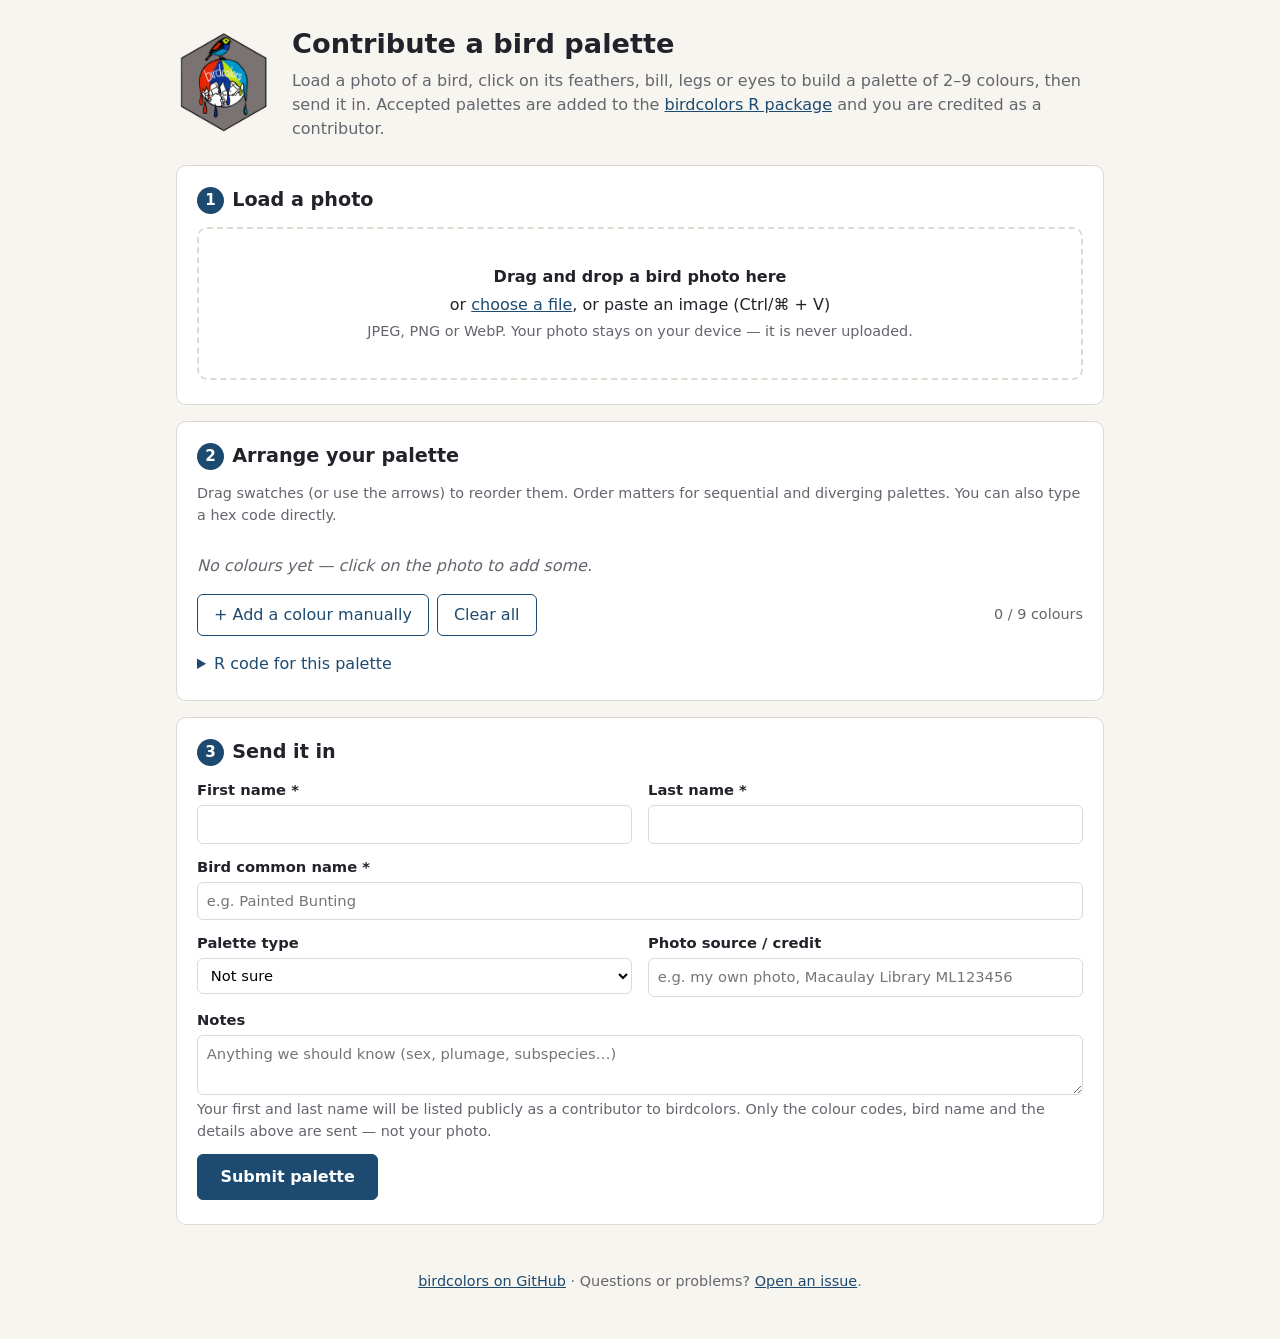
==== docs/index.html @ 260ee1f2 "Add palette contribution site and Google Sheet backend Static site (docs/) for building a birdcolors" ====
<!doctype html>
<html lang="en">
<head>
  <meta charset="utf-8">
  <meta name="viewport" content="width=device-width, initial-scale=1">
  <title>birdcolors · Contribute a palette</title>
  <meta name="description" content="Pick colours from a photo of a bird and contribute a palette to the birdcolors R package.">
  <link rel="icon" href="logo.png">
  <link rel="stylesheet" href="style.css">
</head>
<body>
  <header class="site-header">
    <img src="logo.png" alt="birdcolors logo" class="logo">
    <div>
      <h1>Contribute a bird palette</h1>
      <p class="lede">
        Load a photo of a bird, click on its feathers, bill, legs or eyes to build a palette of
        2&ndash;9 colours, then send it in. Accepted palettes are added to the
        <a href="https://github.com/bentonelli/birdcolors">birdcolors R package</a>
        and you are credited as a contributor.
      </p>
    </div>
  </header>

  <main>
    <!-- Step 1: image -->
    <section class="card" aria-labelledby="step1">
      <h2 id="step1"><span class="step">1</span> Load a photo</h2>

      <div id="dropzone" class="dropzone" tabindex="0" role="button"
           aria-label="Drop an image here or press Enter to choose a file">
        <p><strong>Drag and drop a bird photo here</strong></p>
        <p>or <label class="file-label">choose a file<input type="file" id="file-input" accept="image/jpeg,image/png,image/webp,image/gif,image/bmp"></label>, or paste an image (Ctrl/⌘&nbsp;+&nbsp;V)</p>
        <p class="hint">JPEG, PNG or WebP. Your photo stays on your device &mdash; it is never uploaded.</p>
      </div>

      <p id="image-message" class="message" role="status" hidden></p>

      <div id="picker" class="picker" hidden>
        <div class="picker-toolbar">
          <label>Sample size
            <select id="sample-size">
              <option value="1">1 pixel</option>
              <option value="3">3 × 3</option>
              <option value="5" selected>5 × 5</option>
              <option value="9">9 × 9</option>
              <option value="15">15 × 15</option>
            </select>
          </label>
          <span class="hint">Click (or tap and drag) on the bird to add a colour. Avoid glare and deep shadow.</span>
          <button type="button" id="change-image" class="secondary">Use a different photo</button>
        </div>
        <div class="canvas-wrap">
          <canvas id="image-canvas" aria-label="Bird photo. Click to pick a colour."></canvas>
          <div id="loupe" class="loupe" hidden>
            <canvas id="loupe-canvas" width="132" height="132"></canvas>
            <div id="loupe-hex" class="loupe-hex"></div>
          </div>
        </div>
      </div>
    </section>

    <!-- Step 2: palette -->
    <section class="card" aria-labelledby="step2">
      <h2 id="step2"><span class="step">2</span> Arrange your palette</h2>
      <p class="hint">
        Drag swatches (or use the arrows) to reorder them. Order matters for sequential and diverging palettes.
        You can also type a hex code directly.
      </p>

      <ol id="swatches" class="swatches"></ol>
      <p id="empty-palette" class="empty">No colours yet &mdash; click on the photo to add some.</p>

      <div class="palette-actions">
        <button type="button" id="add-manual" class="secondary">+ Add a colour manually</button>
        <button type="button" id="clear-palette" class="secondary">Clear all</button>
        <span id="count" class="count">0 / 9 colours</span>
      </div>

      <div id="preview" class="preview" aria-label="Palette preview"></div>

      <details class="rcode">
        <summary>R code for this palette</summary>
        <pre><code id="r-code"></code></pre>
        <button type="button" id="copy-r" class="secondary small">Copy</button>
      </details>
    </section>

    <!-- Step 3: submit -->
    <section class="card" aria-labelledby="step3">
      <h2 id="step3"><span class="step">3</span> Send it in</h2>

      <form id="submit-form" novalidate>
        <div class="grid">
          <label>First name *
            <input type="text" id="first-name" name="first_name" autocomplete="given-name" maxlength="60" required>
          </label>
          <label>Last name *
            <input type="text" id="last-name" name="last_name" autocomplete="family-name" maxlength="60" required>
          </label>
          <label class="span-2">Bird common name *
            <input type="text" id="species" name="species" maxlength="80" required
                   placeholder="e.g. Painted Bunting">
            <span id="species-warning" class="field-warning" hidden></span>
          </label>
          <label>Palette type
            <select id="palette-type" name="palette_type">
              <option value="">Not sure</option>
              <option value="discrete">Discrete (distinct categories)</option>
              <option value="sequential">Sequential (light → dark)</option>
              <option value="diverging">Diverging (two extremes + middle)</option>
            </select>
          </label>
          <label>Photo source / credit
            <input type="text" id="photo-credit" name="photo_credit" maxlength="200"
                   placeholder="e.g. my own photo, Macaulay Library ML123456">
          </label>
          <label class="span-2">Notes
            <textarea id="notes" name="notes" rows="2" maxlength="1000"
                      placeholder="Anything we should know (sex, plumage, subspecies…)"></textarea>
          </label>
          <!-- Honeypot: humans never see or fill this -->
          <label class="hp" aria-hidden="true">Website
            <input type="text" id="website" name="website" tabindex="-1" autocomplete="off">
          </label>
        </div>

        <p class="hint">
          Your first and last name will be listed publicly as a contributor to birdcolors. Only the colour codes,
          bird name and the details above are sent &mdash; not your photo.
        </p>

        <ul id="form-errors" class="form-errors" hidden></ul>

        <button type="submit" id="submit-btn" class="primary">Submit palette</button>
        <p id="submit-message" class="message" role="status" hidden></p>
      </form>
    </section>
  </main>

  <footer>
    <p>
      <a href="https://github.com/bentonelli/birdcolors">birdcolors on GitHub</a> ·
      Questions or problems? <a href="https://github.com/bentonelli/birdcolors/issues">Open an issue</a>.
    </p>
  </footer>

  <script src="app.js"></script>
</body>
</html>
---- docs/style.css ----
:root {
  --bg: #f7f5f0;
  --card: #ffffff;
  --ink: #23222a;
  --muted: #66646d;
  --line: #dedad2;
  --accent: #1d4a70;      /* Ultramarine Lorikeet */
  --accent-2: #e67b3d;    /* Hildebrandt's Starling */
  --ok: #2f7a4b;
  --warn: #9a5b00;
  --err: #b3261e;
  --radius: 10px;
  font-family: system-ui, -apple-system, "Segoe UI", Roboto, sans-serif;
  color: var(--ink);
  background: var(--bg);
  line-height: 1.5;
}

* { box-sizing: border-box; }
body { margin: 0; }
a { color: var(--accent); }

.site-header {
  display: flex;
  gap: 1.25rem;
  align-items: center;
  max-width: 960px;
  margin: 0 auto;
  padding: 1.5rem 1rem 0.5rem;
}
.logo { width: 96px; height: auto; flex-shrink: 0; }
h1 { margin: 0 0 0.25rem; font-size: 1.7rem; }
.lede { margin: 0; color: var(--muted); }

main { max-width: 960px; margin: 0 auto; padding: 0 1rem; }

.card {
  background: var(--card);
  border: 1px solid var(--line);
  border-radius: var(--radius);
  padding: 1.25rem 1.25rem 1.5rem;
  margin: 1rem 0;
}
.card h2 { margin: 0 0 0.75rem; font-size: 1.2rem; display: flex; align-items: center; gap: 0.5rem; }
.step {
  display: inline-grid; place-items: center;
  width: 1.7rem; height: 1.7rem; border-radius: 50%;
  background: var(--accent); color: #fff; font-size: 0.95rem;
}
.hint { color: var(--muted); font-size: 0.9rem; margin: 0.25rem 0 0.75rem; }

/* Drop zone */
.dropzone {
  border: 2px dashed var(--line);
  border-radius: var(--radius);
  padding: 2rem 1rem;
  text-align: center;
  cursor: pointer;
  transition: border-color .15s, background .15s;
}
.dropzone p { margin: 0.25rem 0; }
.dropzone:hover, .dropzone:focus { border-color: var(--accent); outline: none; }
.dropzone.dragover { border-color: var(--accent-2); background: #fff6ef; }
.file-label { color: var(--accent); text-decoration: underline; cursor: pointer; }
.file-label input { position: absolute; width: 1px; height: 1px; opacity: 0; pointer-events: none; }

/* Picker */
.picker-toolbar {
  display: flex; flex-wrap: wrap; gap: 0.75rem 1rem; align-items: center;
  margin-bottom: 0.75rem;
}
.picker-toolbar .hint { margin: 0; flex: 1 1 260px; }
.canvas-wrap { position: relative; display: flex; justify-content: center; }
#image-canvas {
  max-width: 100%;
  max-height: 75vh;
  border-radius: 6px;
  cursor: crosshair;
  touch-action: none;
  display: block;
}
.loupe {
  position: absolute;
  pointer-events: none;
  border-radius: 50%;
  box-shadow: 0 2px 10px rgba(0,0,0,.35);
  border: 3px solid #fff;
  width: 138px; height: 138px;
  overflow: visible;
  z-index: 2;
}
.loupe canvas { border-radius: 50%; display: block; }
.loupe-hex {
  position: absolute; left: 50%; bottom: -1.9rem; transform: translateX(-50%);
  background: rgba(0,0,0,.75); color: #fff; font: 600 0.8rem ui-monospace, monospace;
  padding: 0.1rem 0.45rem; border-radius: 4px; white-space: nowrap;
}

/* Swatches */
.swatches { list-style: none; padding: 0; margin: 0.5rem 0; display: flex; flex-wrap: wrap; gap: 0.6rem; }
.swatch {
  width: 118px;
  border: 1px solid var(--line);
  border-radius: 8px;
  background: #fff;
  overflow: hidden;
  cursor: grab;
}
.swatch.dragging { opacity: 0.4; }
.swatch.drop-target { outline: 2px solid var(--accent-2); }
.swatch-color { height: 64px; position: relative; }
.swatch-num {
  position: absolute; top: 4px; left: 6px;
  font-size: 0.75rem; font-weight: 700; color: #fff;
  text-shadow: 0 0 3px rgba(0,0,0,.8);
}
.swatch input {
  width: 100%; border: 0; border-top: 1px solid var(--line);
  font: 0.9rem ui-monospace, monospace; text-align: center; padding: 0.3rem 0;
}
.swatch input.invalid { background: #fdecea; color: var(--err); }
.swatch-buttons { display: flex; border-top: 1px solid var(--line); }
.swatch-buttons button {
  flex: 1; border: 0; background: #faf9f6; padding: 0.25rem 0; cursor: pointer; font-size: 0.9rem;
}
.swatch-buttons button:hover { background: #efece4; }
.swatch-buttons button:disabled { color: #bbb; cursor: default; background: #faf9f6; }
.swatch-buttons button + button { border-left: 1px solid var(--line); }

.empty { color: var(--muted); font-style: italic; }
.palette-actions { display: flex; flex-wrap: wrap; gap: 0.5rem; align-items: center; margin: 0.5rem 0 1rem; }
.count { margin-left: auto; color: var(--muted); font-size: 0.9rem; }
.count.full { color: var(--warn); font-weight: 600; }

.preview { display: flex; height: 48px; border-radius: 8px; overflow: hidden; border: 1px solid var(--line); }
.preview:empty { display: none; }
.preview div { flex: 1; }

.rcode { margin-top: 1rem; }
.rcode summary { cursor: pointer; color: var(--accent); }
.rcode pre {
  background: #23222a; color: #f3f1ea; padding: 0.75rem; border-radius: 6px;
  overflow-x: auto; font-size: 0.85rem; margin: 0.5rem 0;
}

/* Form */
.grid { display: grid; grid-template-columns: 1fr 1fr; gap: 0.75rem 1rem; }
.grid label { display: flex; flex-direction: column; font-weight: 600; font-size: 0.92rem; gap: 0.25rem; }
.span-2 { grid-column: span 2; }
input[type=text], select, textarea {
  font: inherit; font-weight: 400; padding: 0.45rem 0.55rem;
  border: 1px solid var(--line); border-radius: 6px; background: #fff;
}
input:focus, select:focus, textarea:focus { outline: 2px solid var(--accent); outline-offset: -1px; }
.field-warning { color: var(--warn); font-weight: 400; font-size: 0.85rem; }
.hp { position: absolute !important; left: -9999px; width: 1px; height: 1px; overflow: hidden; }

.form-errors { color: var(--err); padding-left: 1.2rem; }

button { font: inherit; }
.primary, .secondary {
  border-radius: 6px; padding: 0.5rem 1rem; cursor: pointer; border: 1px solid var(--accent);
}
.primary { background: var(--accent); color: #fff; font-weight: 600; padding: 0.6rem 1.4rem; }
.primary:disabled { opacity: 0.6; cursor: progress; }
.secondary { background: #fff; color: var(--accent); }
.secondary:hover { background: #eef3f8; }
.small { padding: 0.2rem 0.7rem; font-size: 0.85rem; }

.message { padding: 0.6rem 0.8rem; border-radius: 6px; margin: 0.75rem 0 0; }
.message.ok { background: #e7f4ec; color: var(--ok); }
.message.warn { background: #fff4e0; color: var(--warn); }
.message.err { background: #fdecea; color: var(--err); }

footer { text-align: center; color: var(--muted); font-size: 0.9rem; padding: 1rem 1rem 2rem; }

@media (max-width: 640px) {
  .site-header { flex-direction: column; text-align: center; }
  .grid { grid-template-columns: 1fr; }
  .span-2 { grid-column: auto; }
  .swatch { width: calc(50% - 0.3rem); }
}
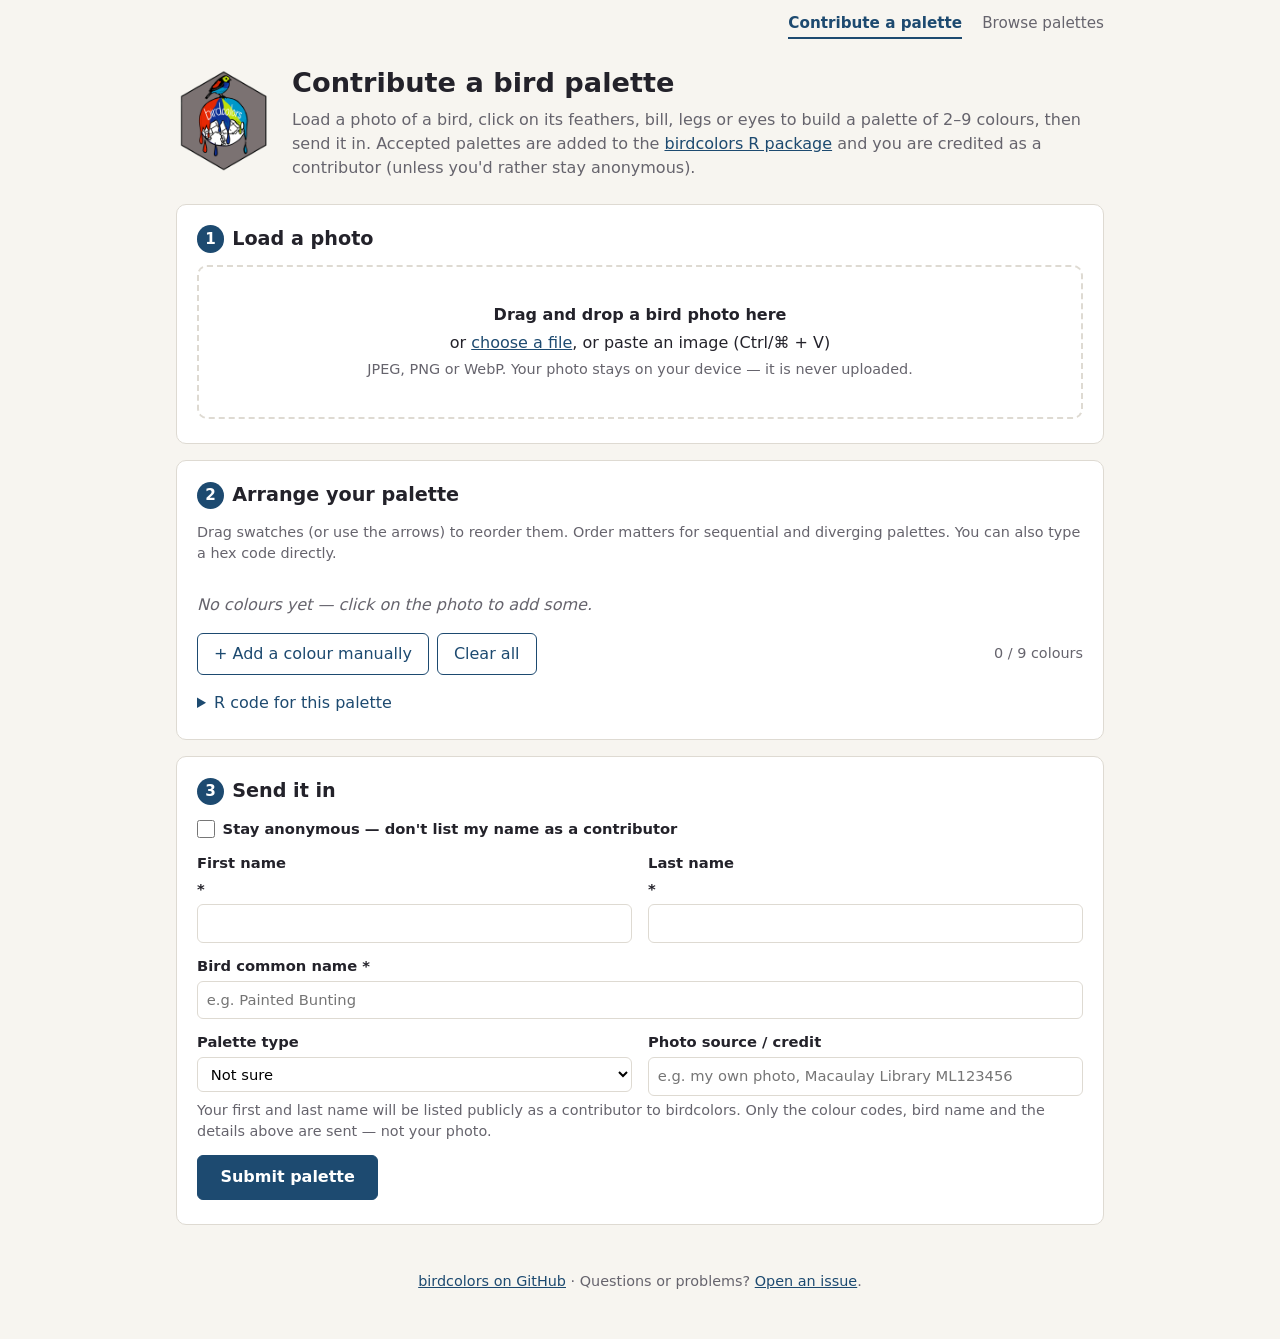
==== commit 2ce7941a: "Add anonymous option, remove notes, add palette browse page - Contribute page: "Stay anonymous" chec" ====
--- a/docs/index.html
+++ b/docs/index.html
@@ -9,6 +9,10 @@
   <link rel="stylesheet" href="style.css">
 </head>
 <body>
+  <nav class="site-nav">
+    <a href="index.html" aria-current="page">Contribute a palette</a>
+    <a href="palettes.html">Browse palettes</a>
+  </nav>
   <header class="site-header">
     <img src="logo.png" alt="birdcolors logo" class="logo">
     <div>
@@ -17,7 +21,7 @@
         Load a photo of a bird, click on its feathers, bill, legs or eyes to build a palette of
         2&ndash;9 colours, then send it in. Accepted palettes are added to the
         <a href="https://github.com/bentonelli/birdcolors">birdcolors R package</a>
-        and you are credited as a contributor.
+        and you are credited as a contributor (unless you'd rather stay anonymous).
       </p>
     </div>
   </header>
@@ -92,10 +96,14 @@
 
       <form id="submit-form" novalidate>
         <div class="grid">
-          <label>First name *
+          <label class="checkbox span-2">
+            <input type="checkbox" id="anonymous" name="anonymous">
+            Stay anonymous &mdash; don't list my name as a contributor
+          </label>
+          <label>First name <span class="req" data-required>*</span>
             <input type="text" id="first-name" name="first_name" autocomplete="given-name" maxlength="60" required>
           </label>
-          <label>Last name *
+          <label>Last name <span class="req" data-required>*</span>
             <input type="text" id="last-name" name="last_name" autocomplete="family-name" maxlength="60" required>
           </label>
           <label class="span-2">Bird common name *
@@ -115,17 +123,13 @@
             <input type="text" id="photo-credit" name="photo_credit" maxlength="200"
                    placeholder="e.g. my own photo, Macaulay Library ML123456">
           </label>
-          <label class="span-2">Notes
-            <textarea id="notes" name="notes" rows="2" maxlength="1000"
-                      placeholder="Anything we should know (sex, plumage, subspecies…)"></textarea>
-          </label>
           <!-- Honeypot: humans never see or fill this -->
           <label class="hp" aria-hidden="true">Website
             <input type="text" id="website" name="website" tabindex="-1" autocomplete="off">
           </label>
         </div>
 
-        <p class="hint">
+        <p class="hint" id="credit-hint">
           Your first and last name will be listed publicly as a contributor to birdcolors. Only the colour codes,
           bird name and the details above are sent &mdash; not your photo.
         </p>
@@ -145,6 +149,7 @@
     </p>
   </footer>
 
+  <script src="palettes-data.js"></script>
   <script src="app.js"></script>
 </body>
 </html>
--- a/docs/style.css
+++ b/docs/style.css
@@ -180,3 +180,72 @@
   .span-2 { grid-column: auto; }
   .swatch { width: calc(50% - 0.3rem); }
 }
+
+/* Navigation */
+.site-nav {
+  max-width: 960px; margin: 0 auto; padding: 0.75rem 1rem 0;
+  display: flex; gap: 1.25rem; justify-content: flex-end; font-size: 0.95rem;
+}
+.site-nav a { text-decoration: none; color: var(--muted); padding-bottom: 2px; }
+.site-nav a:hover { color: var(--accent); }
+.site-nav a[aria-current="page"] { color: var(--accent); font-weight: 600; border-bottom: 2px solid var(--accent); }
+
+/* Checkbox row inside the form grid */
+.grid label.checkbox { flex-direction: row; align-items: center; gap: 0.5rem; font-weight: 600; cursor: pointer; }
+.grid label.checkbox input { width: 1.1rem; height: 1.1rem; margin: 0; accent-color: var(--accent); }
+
+/* Browse page */
+.gallery-controls {
+  display: flex; flex-wrap: wrap; gap: 0.75rem 1.25rem; align-items: flex-end; padding: 1rem 1.25rem;
+}
+.gallery-controls label { display: flex; flex-direction: column; gap: 0.25rem; font-weight: 600; font-size: 0.9rem; }
+.gallery-controls label:first-child { flex: 1 1 240px; }
+.gallery-controls input[type=search] {
+  font: inherit; font-weight: 400; padding: 0.45rem 0.55rem; border: 1px solid var(--line); border-radius: 6px;
+}
+.gallery-controls .inline-check { flex-direction: row; align-items: center; gap: 0.4rem; padding-bottom: 0.5rem; cursor: pointer; }
+.gallery-controls .inline-check input { accent-color: var(--accent); width: 1rem; height: 1rem; margin: 0; }
+
+.gallery-status { color: var(--muted); margin: 0.5rem 0.25rem; }
+.gallery-status.err { color: var(--err); }
+
+.gallery { display: grid; grid-template-columns: repeat(auto-fill, minmax(290px, 1fr)); gap: 1rem; }
+.palette-card {
+  background: var(--card); border: 1px solid var(--line); border-radius: var(--radius);
+  padding: 0.9rem; display: flex; flex-direction: column; gap: 0.6rem;
+}
+.palette-head { display: flex; flex-wrap: wrap; align-items: baseline; gap: 0.3rem 0.6rem; }
+.palette-head h2 { margin: 0; font-size: 1.05rem; flex: 1 1 auto; }
+.badge {
+  font-size: 0.72rem; font-weight: 600; color: var(--accent);
+  background: #eef3f8; border-radius: 999px; padding: 0.1rem 0.55rem; white-space: nowrap;
+}
+.n-colors { font-size: 0.8rem; color: var(--muted); white-space: nowrap; }
+
+.palette-strip { display: flex; height: 64px; border-radius: 6px; overflow: hidden; }
+.palette-strip button { flex: 1; border: 0; padding: 0; cursor: copy; transition: flex .12s; }
+.palette-strip button:hover, .palette-strip button:focus-visible { flex: 1.6; outline: none; }
+
+.hex-chips { display: flex; flex-wrap: wrap; gap: 0.3rem; }
+.hex-chip {
+  display: inline-flex; align-items: center; gap: 0.3rem; cursor: copy;
+  font: 0.75rem ui-monospace, monospace; color: var(--ink);
+  background: #faf9f6; border: 1px solid var(--line); border-radius: 4px; padding: 0.1rem 0.35rem;
+}
+.hex-chip:hover { background: #efece4; }
+.hex-chip span { width: 0.7rem; height: 0.7rem; border-radius: 2px; display: inline-block; }
+.hex-chip span.light { box-shadow: inset 0 0 0 1px var(--line); }
+
+.palette-code { display: flex; align-items: center; gap: 0.5rem; margin-top: auto; }
+.palette-code code {
+  flex: 1; font-size: 0.8rem; background: #f3f1ea; border-radius: 4px; padding: 0.25rem 0.4rem;
+  overflow-wrap: anywhere;
+}
+
+.gallery-cta { text-align: center; margin: 1.5rem 0 0; }
+
+.toast {
+  position: fixed; left: 50%; bottom: 1.5rem; transform: translateX(-50%);
+  background: rgba(35,34,42,.92); color: #fff; padding: 0.45rem 0.9rem; border-radius: 6px;
+  font-size: 0.9rem; z-index: 10;
+}
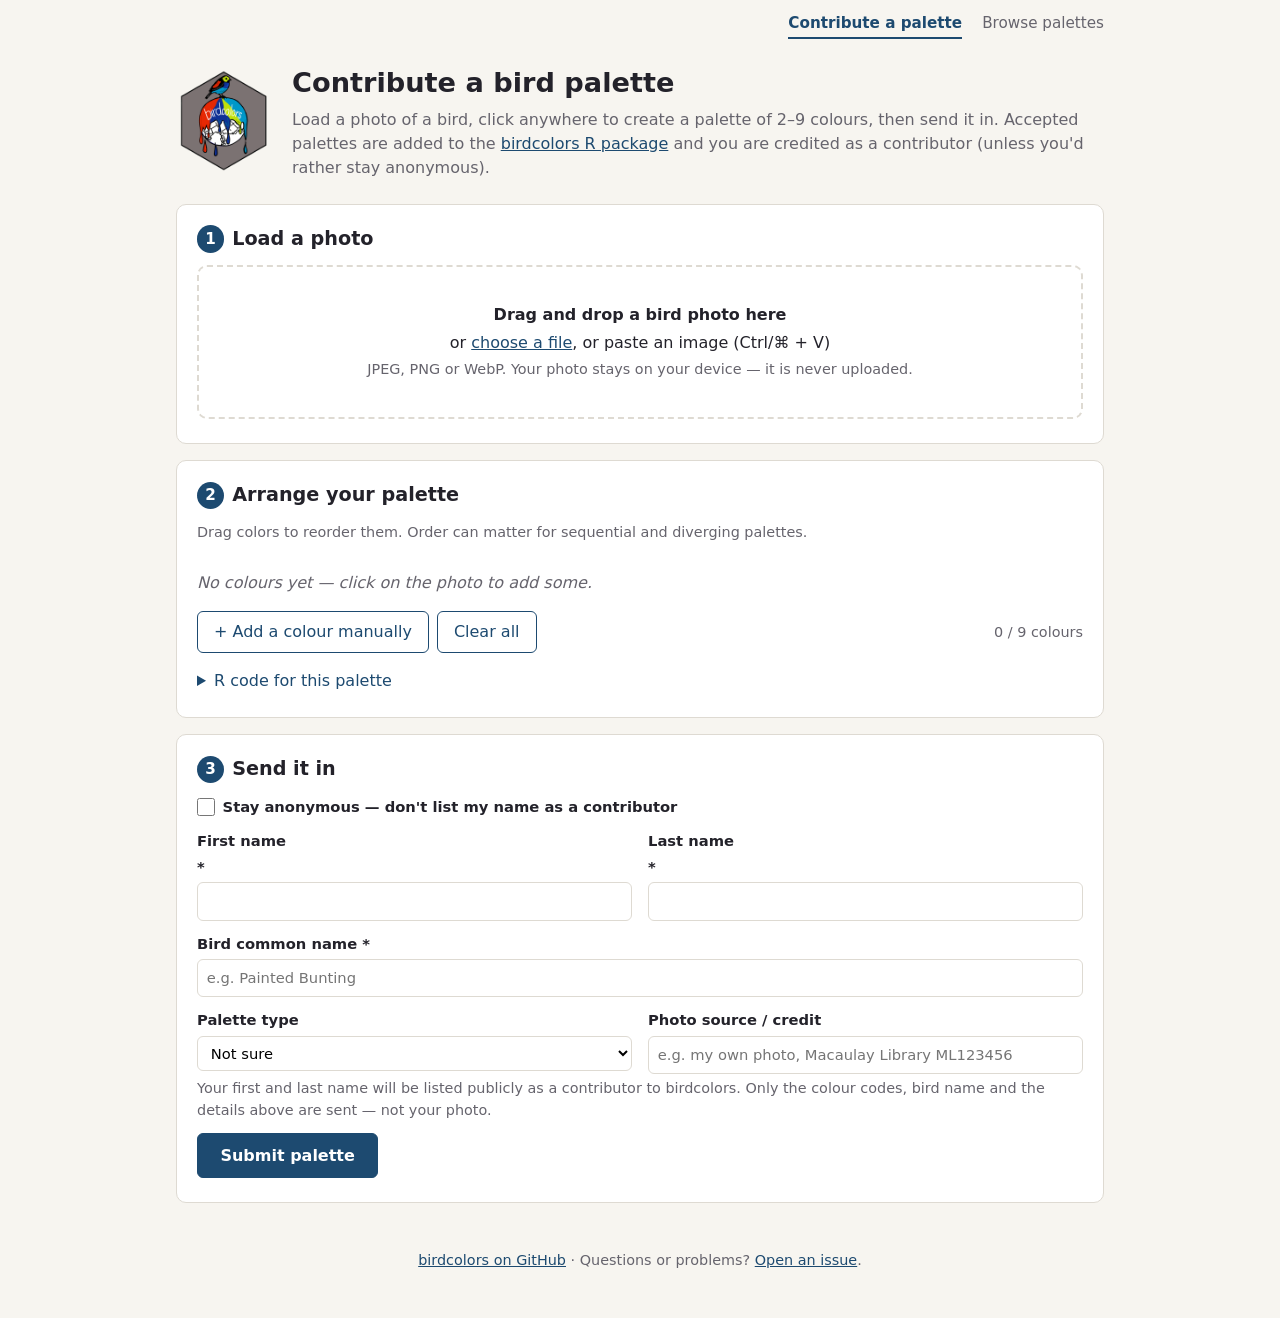
==== commit 6b3618c5: "text updates for clarity" ====
--- a/docs/index.html
+++ b/docs/index.html
@@ -18,7 +18,7 @@
     <div>
       <h1>Contribute a bird palette</h1>
       <p class="lede">
-        Load a photo of a bird, click on its feathers, bill, legs or eyes to build a palette of
+        Load a photo of a bird, click anywhere to create a palette of
         2&ndash;9 colours, then send it in. Accepted palettes are added to the
         <a href="https://github.com/bentonelli/birdcolors">birdcolors R package</a>
         and you are credited as a contributor (unless you'd rather stay anonymous).
@@ -51,7 +51,7 @@
               <option value="15">15 × 15</option>
             </select>
           </label>
-          <span class="hint">Click (or tap and drag) on the bird to add a colour. Avoid glare and deep shadow.</span>
+          <span class="hint">Click on the bird to add a colour. Avoid glare and deep shadow.</span>
           <button type="button" id="change-image" class="secondary">Use a different photo</button>
         </div>
         <div class="canvas-wrap">
@@ -68,8 +68,7 @@
     <section class="card" aria-labelledby="step2">
       <h2 id="step2"><span class="step">2</span> Arrange your palette</h2>
       <p class="hint">
-        Drag swatches (or use the arrows) to reorder them. Order matters for sequential and diverging palettes.
-        You can also type a hex code directly.
+        Drag colors to reorder them. Order can matter for sequential and diverging palettes.
       </p>
 
       <ol id="swatches" class="swatches"></ol>
--- a/docs/style.css
+++ b/docs/style.css
@@ -209,43 +209,34 @@
 .gallery-status { color: var(--muted); margin: 0.5rem 0.25rem; }
 .gallery-status.err { color: var(--err); }
 
-.gallery { display: grid; grid-template-columns: repeat(auto-fill, minmax(290px, 1fr)); gap: 1rem; }
+.gallery { display: grid; grid-template-columns: repeat(auto-fill, minmax(180px, 1fr)); gap: 0.6rem; }
 .palette-card {
-  background: var(--card); border: 1px solid var(--line); border-radius: var(--radius);
-  padding: 0.9rem; display: flex; flex-direction: column; gap: 0.6rem;
-}
-.palette-head { display: flex; flex-wrap: wrap; align-items: baseline; gap: 0.3rem 0.6rem; }
-.palette-head h2 { margin: 0; font-size: 1.05rem; flex: 1 1 auto; }
+  background: var(--card); border: 1px solid var(--line); border-radius: 8px;
+  padding: 0.55rem 0.6rem 0.6rem; display: flex; flex-direction: column; gap: 0.4rem;
+}
+.palette-head { display: flex; align-items: baseline; gap: 0.35rem; }
+.palette-head h2 { margin: 0; font-size: 0.88rem; line-height: 1.25; flex: 1 1 0; min-width: 0; }
 .badge {
-  font-size: 0.72rem; font-weight: 600; color: var(--accent);
-  background: #eef3f8; border-radius: 999px; padding: 0.1rem 0.55rem; white-space: nowrap;
-}
-.n-colors { font-size: 0.8rem; color: var(--muted); white-space: nowrap; }
-
-.palette-strip { display: flex; height: 64px; border-radius: 6px; overflow: hidden; }
-.palette-strip button { flex: 1; border: 0; padding: 0; cursor: copy; transition: flex .12s; }
-.palette-strip button:hover, .palette-strip button:focus-visible { flex: 1.6; outline: none; }
-
-.hex-chips { display: flex; flex-wrap: wrap; gap: 0.3rem; }
+  font-size: 0.66rem; font-weight: 600; color: var(--accent);
+  background: #eef3f8; border-radius: 999px; padding: 0.05rem 0.4rem; white-space: nowrap;
+  align-self: flex-start; margin-top: -0.15rem;
+}
+.n-colors {
+  font-size: 0.68rem; color: var(--muted); white-space: nowrap;
+  border: 1px solid var(--line); border-radius: 999px; padding: 0 0.35rem;
+}
+
+.palette-strip { display: flex; height: 36px; border-radius: 4px; overflow: hidden; box-shadow: 0 0 0 1px var(--line); }
+.palette-strip span { flex: 1; }
+
+.hex-chips { display: flex; flex-wrap: wrap; gap: 0.2rem; }
 .hex-chip {
-  display: inline-flex; align-items: center; gap: 0.3rem; cursor: copy;
-  font: 0.75rem ui-monospace, monospace; color: var(--ink);
-  background: #faf9f6; border: 1px solid var(--line); border-radius: 4px; padding: 0.1rem 0.35rem;
-}
-.hex-chip:hover { background: #efece4; }
-.hex-chip span { width: 0.7rem; height: 0.7rem; border-radius: 2px; display: inline-block; }
+  display: inline-flex; align-items: center; gap: 0.2rem;
+  font: 0.64rem ui-monospace, monospace; color: var(--ink);
+  background: #faf9f6; border: 1px solid var(--line); border-radius: 3px; padding: 0 0.25rem;
+}
+.hex-chip span { width: 0.55rem; height: 0.55rem; border-radius: 2px; display: inline-block; }
 .hex-chip span.light { box-shadow: inset 0 0 0 1px var(--line); }
 
-.palette-code { display: flex; align-items: center; gap: 0.5rem; margin-top: auto; }
-.palette-code code {
-  flex: 1; font-size: 0.8rem; background: #f3f1ea; border-radius: 4px; padding: 0.25rem 0.4rem;
-  overflow-wrap: anywhere;
-}
-
 .gallery-cta { text-align: center; margin: 1.5rem 0 0; }
 
-.toast {
-  position: fixed; left: 50%; bottom: 1.5rem; transform: translateX(-50%);
-  background: rgba(35,34,42,.92); color: #fff; padding: 0.45rem 0.9rem; border-radius: 6px;
-  font-size: 0.9rem; z-index: 10;
-}
